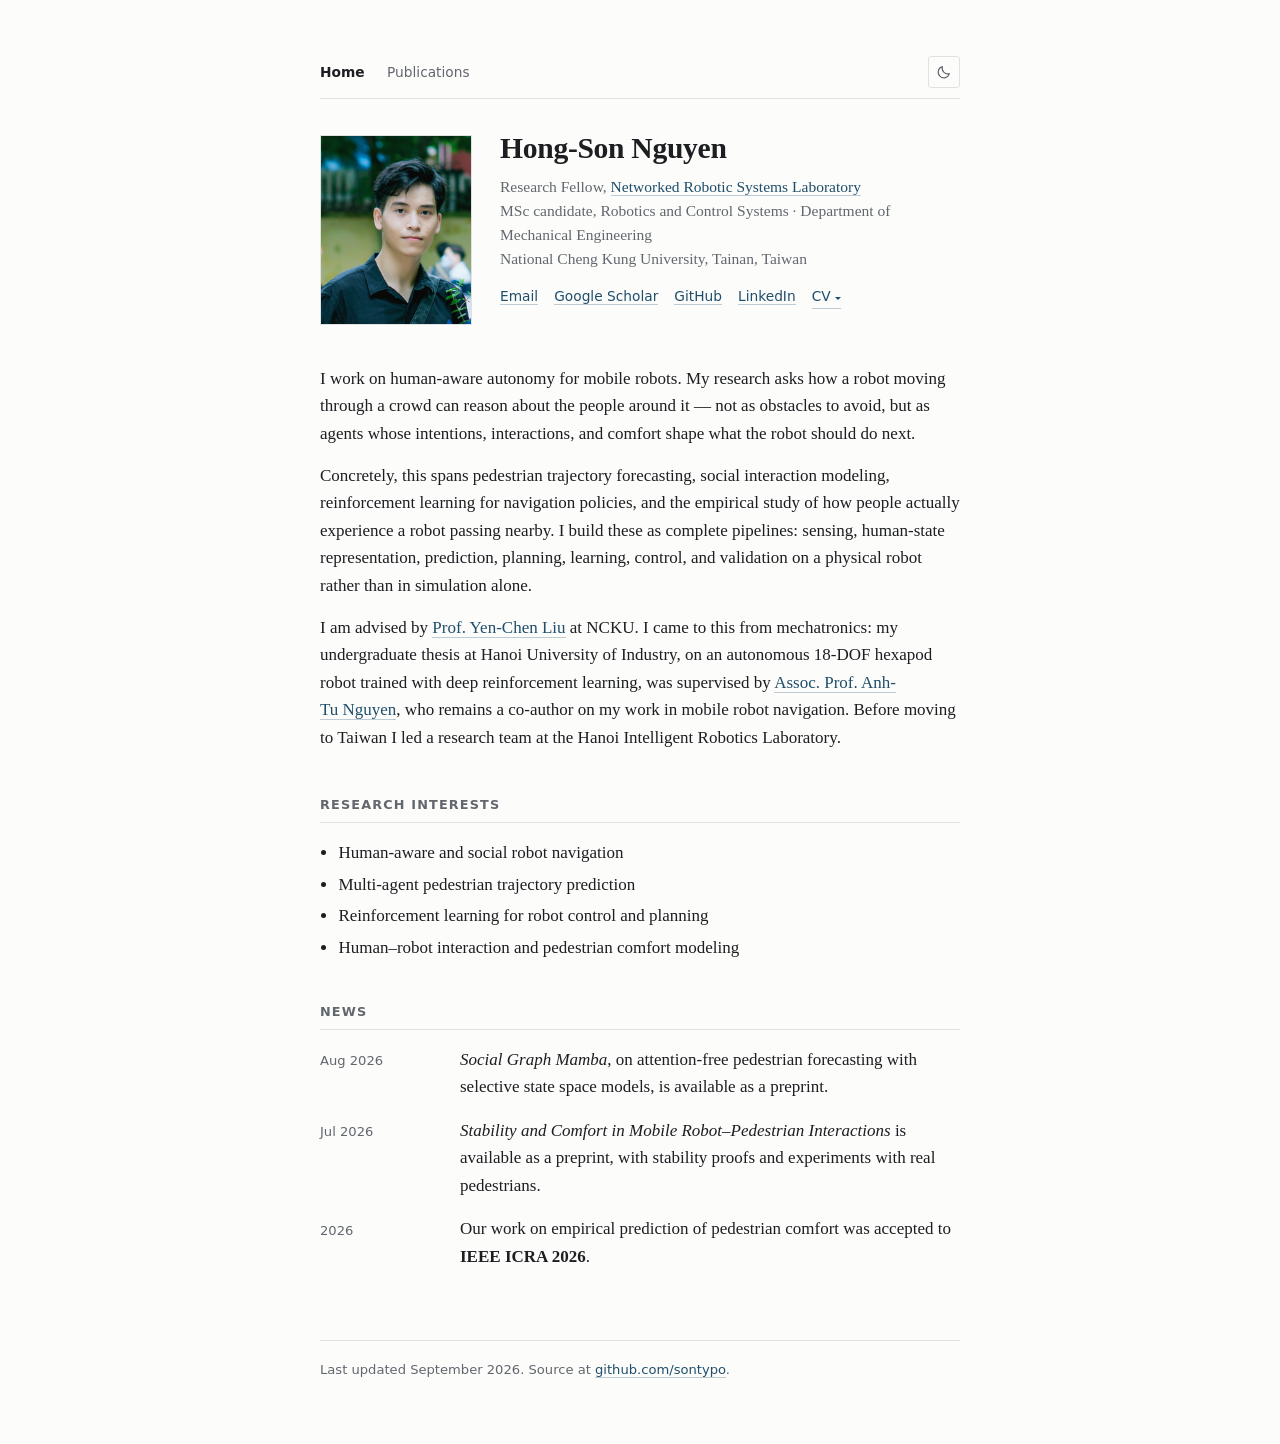
==== index.html @ a496c8a1 "Init on this account" ====
<!doctype html>
<html lang="en">
<head>
<meta charset="utf-8">
<meta name="viewport" content="width=device-width, initial-scale=1">
<title>Hong-Son Nguyen</title>
<meta name="description" content="Hong-Son Nguyen — Research Fellow at the Networked Robotic Systems Laboratory, National Cheng Kung University, working on human-aware mobile robot navigation, pedestrian trajectory prediction, and reinforcement learning.">
<meta name="author" content="Hong-Son Nguyen">

<meta property="og:type" content="website">
<meta property="og:title" content="Hong-Son Nguyen">
<meta property="og:description" content="Human-aware mobile robot navigation, pedestrian trajectory prediction, and reinforcement learning. Networked Robotic Systems Lab, NCKU.">

<link rel="stylesheet" href="style.css">

<script>
  /* Applied before first paint so a remembered dark choice does not flash light. */
  (function () {
    try {
      var saved = localStorage.getItem('theme');
      if (saved === 'dark') document.documentElement.setAttribute('data-theme', 'dark');
    } catch (e) {}
  })();
</script>
</head>
<body>

<a class="skip" href="#main">Skip to content</a>

<div class="page">

  <div class="topbar">
    <nav class="site-nav" aria-label="Site sections">
      <a href="index.html" aria-current="page">Home</a>
      <a href="publications.html">Publications</a>
    </nav>
    <button class="theme-toggle" type="button" id="themeToggle" aria-label="Switch to dark theme">
      <svg class="to-dark" viewBox="0 0 24 24" fill="none" stroke="currentColor"
           stroke-width="1.7" stroke-linecap="round" stroke-linejoin="round" aria-hidden="true">
        <path d="M20 14.5A8.5 8.5 0 0 1 9.5 4a8.5 8.5 0 1 0 10.5 10.5z"/>
      </svg>
      <svg class="to-light" viewBox="0 0 24 24" fill="none" stroke="currentColor"
           stroke-width="1.7" stroke-linecap="round" stroke-linejoin="round" aria-hidden="true">
        <circle cx="12" cy="12" r="4.2"/>
        <path d="M12 2.6v2.2M12 19.2v2.2M2.6 12h2.2M19.2 12h2.2M5.3 5.3l1.6 1.6M17.1 17.1l1.6 1.6M18.7 5.3l-1.6 1.6M6.9 17.1l-1.6 1.6"/>
      </svg>
    </button>
  </div>

  <header class="intro">
    <figure class="portrait">
      <img src="assets/portrait.jpg" alt="Hong-Son Nguyen"
           onerror="this.src='assets/portrait-placeholder.svg'; this.alt='Portrait placeholder';">
    </figure>

    <div class="intro-body">
      <h1>Hong-Son Nguyen</h1>
      <p class="affil">
        Research Fellow, <a href="https://sites.google.com/site/yenchenliuncku/">Networked Robotic Systems Laboratory</a><br>
        MSc candidate, Robotics and Control Systems &middot; Department of Mechanical Engineering<br>
        National Cheng Kung University, Tainan, Taiwan
      </p>

      <ul class="links">
        <li><a href="mailto:hongsonnguyen.haui@gmail.com">Email</a></li>
        <li><a href="https://scholar.google.com/citations?user=FENrtWsAAAAJ&amp;hl=en">Google Scholar</a></li>
        <li><a href="https://github.com/sontypo">GitHub</a></li>
        <li><a href="https://www.linkedin.com/in/hong-son-nguyen-751tps/">LinkedIn</a></li>
        <li class="cv-menu">
          <button type="button" id="cvButton" aria-expanded="false" aria-controls="cvChoices">CV</button>
          <ul id="cvChoices" hidden>
            <li><a href="assets/HongSon_Nguyen_CV_Academic.pdf">Academic CV<span>2 pages &middot; full publication list</span></a></li>
            <li><a href="assets/HongSon_Nguyen_CV_Industry.pdf">Industry CV<span>2 pages &middot; engineering roles</span></a></li>
          </ul>
        </li>
      </ul>
    </div>
  </header>

  <main id="main">

    <section class="bio">
      <p>
        I work on human-aware autonomy for mobile robots. My research asks how a robot moving
        through a crowd can reason about the people around it — not as obstacles to avoid, but
        as agents whose intentions, interactions, and comfort shape what the robot should do next.
      </p>
      <p>
        Concretely, this spans pedestrian trajectory forecasting, social interaction modeling,
        reinforcement learning for navigation policies, and the empirical study of how people
        actually experience a robot passing nearby. I build these as complete pipelines: sensing,
        human-state representation, prediction, planning, learning, control, and validation on a
        physical robot rather than in simulation alone.
      </p>
      <p>
        I am advised by <a href="https://scholar.google.com/citations?user=D5p2j08AAAAJ&amp;hl=en">Prof.&nbsp;Yen-Chen&nbsp;Liu</a>
        at NCKU. I came to this from mechatronics: my undergraduate thesis at Hanoi University
        of Industry, on an autonomous 18-DOF hexapod robot trained with deep reinforcement
        learning, was supervised by
        <a href="https://scholar.google.com/citations?user=2jZTByoAAAAJ&amp;hl=en">Assoc.&nbsp;Prof.&nbsp;Anh-Tu&nbsp;Nguyen</a>,
        who remains a co-author on my work in mobile robot navigation. Before moving to Taiwan
        I led a research team at the Hanoi Intelligent Robotics Laboratory.
      </p>
    </section>

    <section>
      <h2>Research interests</h2>
      <ul class="interests">
        <li>Human-aware and social robot navigation</li>
        <li>Multi-agent pedestrian trajectory prediction</li>
        <li>Reinforcement learning for robot control and planning</li>
        <li>Human–robot interaction and pedestrian comfort modeling</li>
      </ul>
    </section>

    <section>
      <h2>News</h2>
      <dl class="news">
        <dt>Aug 2026</dt>
        <dd><em>Social Graph Mamba</em>, on attention-free pedestrian forecasting with selective
            state space models, is available as a preprint.</dd>

        <dt>Jul 2026</dt>
        <dd><em>Stability and Comfort in Mobile Robot–Pedestrian Interactions</em> is available as
            a preprint, with stability proofs and experiments with real pedestrians.</dd>

        <dt>2026</dt>
        <dd>Our work on empirical prediction of pedestrian comfort was accepted to
            <strong>IEEE ICRA 2026</strong>.</dd>

      </dl>
    </section>
  </main>

  <footer>
    <p>
      Last updated September 2026.
      Source at <a href="https://github.com/sontypo">github.com/sontypo</a>.
    </p>
  </footer>

</div>

<script>
  (function () {
    var root = document.documentElement;
    var btn = document.getElementById('themeToggle');

    function setTheme(mode) {
      if (mode === 'dark') root.setAttribute('data-theme', 'dark');
      else root.removeAttribute('data-theme');
      btn.setAttribute('aria-label',
        mode === 'dark' ? 'Switch to light theme' : 'Switch to dark theme');
      try { localStorage.setItem('theme', mode); } catch (e) {}
    }

    /* Sync the label with whatever the pre-paint script already applied. */
    btn.setAttribute('aria-label',
      root.getAttribute('data-theme') === 'dark'
        ? 'Switch to light theme' : 'Switch to dark theme');

    btn.addEventListener('click', function () {
      setTheme(root.getAttribute('data-theme') === 'dark' ? 'light' : 'dark');
    });
  })();

  /* CV chooser. Without JavaScript the menu stays open, so both CVs remain reachable. */
  (function () {
    var button = document.getElementById('cvButton');
    var menu = document.getElementById('cvChoices');

    function open(isOpen) {
      menu.hidden = !isOpen;
      button.setAttribute('aria-expanded', String(isOpen));
    }

    open(false);

    button.addEventListener('click', function (e) {
      e.stopPropagation();
      open(menu.hidden);
    });

    document.addEventListener('click', function (e) {
      if (!menu.hidden && !menu.contains(e.target)) open(false);
    });

    document.addEventListener('keydown', function (e) {
      if (e.key === 'Escape' && !menu.hidden) {
        open(false);
        button.focus();
      }
    });
  })();
</script>


</body>
</html>
---- style.css ----
/* Hong-Son Nguyen — academic homepage
   Single column, no build step. Light by default; the toggle in the top-right
   switches to dark and the choice is remembered per browser. */

:root {
  color-scheme: light;

  --bg:        #fcfcfb;
  --text:      #1c1e21;
  --muted:     #62676e;
  --rule:      #e0e1e0;
  --link:      #1f4e6b;
  --link-hover:#0f3550;
  --underline: rgba(31, 78, 107, 0.28);
  --mark:      #f4f4f1;
  --btn-hover: #f1f1ee;

  --serif: Charter, "Bitstream Charter", "Sitka Text", Cambria, Georgia, serif;
  --sans:  system-ui, -apple-system, "Segoe UI", Roboto, "Helvetica Neue", Arial, sans-serif;
}

:root[data-theme="dark"] {
  color-scheme: dark;

  --bg:        #16181a;
  --text:      #dfe1e3;
  --muted:     #9aa1a8;
  --rule:      #2c2f33;
  --link:      #82b4d4;
  --link-hover:#a9cee5;
  --underline: rgba(130, 180, 212, 0.30);
  --mark:      #22262a;
  --btn-hover: #24282c;
}

*, *::before, *::after { box-sizing: border-box; }

html { -webkit-text-size-adjust: 100%; }

body {
  margin: 0;
  background: var(--bg);
  color: var(--text);
  font-family: var(--serif);
  font-size: 17px;
  line-height: 1.62;
}

.skip {
  position: absolute;
  left: -9999px;
}
.skip:focus {
  left: 1rem;
  top: 1rem;
  z-index: 10;
  background: var(--bg);
  padding: 0.5rem 0.75rem;
  border: 1px solid var(--rule);
}

.page {
  max-width: 43rem;
  margin: 0 auto;
  padding: 3.5rem 1.5rem 4rem;
}

a {
  color: var(--link);
  text-decoration: none;
  border-bottom: 1px solid var(--underline);
}
a:hover { color: var(--link-hover); border-bottom-color: currentColor; }
a:focus-visible { outline: 2px solid var(--link); outline-offset: 2px; border-bottom-color: transparent; }

/* ---------- theme toggle ---------- */

/* ---------- top bar: site nav + theme toggle ---------- */

.topbar {
  display: flex;
  justify-content: space-between;
  align-items: center;
  gap: 1rem;
  margin-bottom: 2.25rem;
  padding-bottom: 0.6rem;
  border-bottom: 1px solid var(--rule);
}

.site-nav {
  display: flex;
  gap: 1.4rem;
  font-family: var(--sans);
  font-size: 0.86rem;
}

.site-nav a {
  border-bottom: none;
  color: var(--muted);
}
.site-nav a:hover { color: var(--text); }
.site-nav a[aria-current="page"] {
  color: var(--text);
  font-weight: 600;
}

.theme-toggle {
  flex: none;
  display: grid;
  place-items: center;
  width: 2rem;
  height: 2rem;
  padding: 0;
  background: none;
  border: 1px solid var(--rule);
  border-radius: 3px;
  color: var(--muted);
  cursor: pointer;
}
.theme-toggle:hover { background: var(--btn-hover); color: var(--text); }
.theme-toggle:focus-visible { outline: 2px solid var(--link); outline-offset: 2px; }
.theme-toggle svg { width: 1rem; height: 1rem; display: block; }

/* show the icon for the theme you would switch *to* */
.theme-toggle .to-dark  { display: block; }
.theme-toggle .to-light { display: none; }
:root[data-theme="dark"] .theme-toggle .to-dark  { display: none; }
:root[data-theme="dark"] .theme-toggle .to-light { display: block; }

/* ---------- header ---------- */

.intro {
  display: flex;
  gap: 1.75rem;
  align-items: flex-start;
  margin-bottom: 2.5rem;
}

.portrait {
  margin: 0;
  flex: 0 0 9.5rem;
}

.portrait img {
  display: block;
  width: 100%;
  height: auto;
  aspect-ratio: 4 / 5;
  object-fit: cover;
  background: var(--mark);
  border: 1px solid var(--rule);
}

h1 {
  font-size: 1.85rem;
  font-weight: 600;
  line-height: 1.2;
  letter-spacing: -0.01em;
  margin: -0.2rem 0 0.5rem;
}

.affil {
  margin: 0 0 0.9rem;
  color: var(--muted);
  font-size: 0.97rem;
  line-height: 1.55;
}

.links {
  list-style: none;
  display: flex;
  flex-wrap: wrap;
  gap: 0.35rem 1rem;
  margin: 0;
  padding: 0;
  font-family: var(--sans);
  font-size: 0.86rem;
}

@media (max-width: 34rem) {
  .intro { flex-direction: column; gap: 1.25rem; }
  .portrait { flex: none; width: 8.5rem; }
  h1 { margin-top: 0; }
}

/* ---------- CV chooser ---------- */

.cv-menu { position: relative; }

.cv-menu > button {
  font: inherit;
  color: var(--link);
  background: none;
  border: none;
  border-bottom: 1px solid var(--underline);
  padding: 0;
  cursor: pointer;
}
.cv-menu > button::after {
  content: "";
  display: inline-block;
  margin-left: 0.35em;
  border: 0.28em solid transparent;
  border-top-color: currentColor;
  transform: translateY(0.15em);
}
.cv-menu > button:hover { color: var(--link-hover); border-bottom-color: currentColor; }
.cv-menu > button[aria-expanded="true"]::after { transform: translateY(-0.15em) rotate(180deg); }
.cv-menu > button:focus-visible { outline: 2px solid var(--link); outline-offset: 2px; }

.cv-menu ul {
  /* CV is the last link in the row, so the menu hangs from its right edge and
     opens leftwards — anchoring left would push it past the viewport. */
  position: absolute;
  top: calc(100% + 0.5rem);
  right: 0;
  z-index: 5;
  min-width: 15rem;
  margin: 0;
  padding: 0.3rem;
  list-style: none;
  background: var(--bg);
  border: 1px solid var(--rule);
  border-radius: 3px;
  box-shadow: 0 6px 20px rgba(0, 0, 0, 0.09);
}

.cv-menu ul a {
  display: block;
  padding: 0.45rem 0.6rem;
  border-bottom: none;
  border-radius: 2px;
  color: var(--text);
  line-height: 1.35;
}
.cv-menu ul a:hover { background: var(--btn-hover); color: var(--text); }
.cv-menu ul a span {
  display: block;
  margin-top: 0.1rem;
  font-size: 0.78rem;
  color: var(--muted);
}



/* ---------- sections ---------- */

main section { margin-bottom: 2.5rem; }

h2 {
  font-family: var(--sans);
  font-size: 0.8rem;
  font-weight: 600;
  letter-spacing: 0.09em;
  text-transform: uppercase;
  color: var(--muted);
  margin: 0 0 1rem;
  padding-bottom: 0.4rem;
  border-bottom: 1px solid var(--rule);
}

p { margin: 0 0 0.9rem; }
p:last-child { margin-bottom: 0; }

.bio { margin-bottom: 2.75rem; }

.note {
  font-size: 0.9rem;
  color: var(--muted);
  margin-bottom: 1.25rem;
}

.interests {
  margin: 0;
  padding-left: 1.15rem;
}
.interests li { margin-bottom: 0.25rem; }

/* ---------- news / cv lists ---------- */

.news, .cvlist {
  margin: 0;
  display: grid;
  grid-template-columns: 7.5rem 1fr;
  gap: 0.15rem 1.25rem;
}

.news dt, .cvlist dt {
  font-family: var(--sans);
  font-size: 0.82rem;
  color: var(--muted);
  padding-top: 0.28rem;
  font-variant-numeric: tabular-nums;
}

.news dd, .cvlist dd { margin: 0 0 0.85rem; }

.cvlist dd { margin-bottom: 1.1rem; }

@media (max-width: 34rem) {
  .news, .cvlist { grid-template-columns: 1fr; gap: 0; }
  .news dt, .cvlist dt { padding-top: 0.6rem; }
  .news dd, .cvlist dd { margin-bottom: 0.5rem; }
}

/* ---------- publications ---------- */

.pubs {
  list-style: none;
  margin: 0;
  padding: 0;
}

.pubs li {
  padding: 1.1rem 0;
  border-top: 1px solid var(--rule);
}
.pubs li:first-child { border-top: none; padding-top: 0; }

/* Entries with an extracted figure put it in a fixed left column; entries
   without one simply run full width, so a missing figure costs nothing. */
.pubs li.has-fig {
  display: grid;
  grid-template-columns: 13rem 1fr;
  gap: 1.25rem;
  align-items: start;
}

.pub-fig {
  margin: 0;
  padding: 0.5rem;
  background: #fff;
  border: 1px solid var(--rule);
  border-radius: 3px;
}

.pub-fig a {
  display: block;
  border-bottom: none;
}
.pub-fig a:hover { opacity: 0.82; }
.pub-fig a:focus-visible { outline: 2px solid var(--link); outline-offset: 3px; }

.pub-fig img {
  display: block;
  width: 100%;
  height: auto;
}

@media (max-width: 34rem) {
  .pubs li.has-fig { grid-template-columns: 1fr; gap: 0.85rem; }
  .pub-fig { max-width: 20rem; }
}

.pubs .title {
  margin: 0 0 0.2rem;
  font-weight: 600;
  line-height: 1.4;
}

.pubs .authors {
  margin: 0 0 0.15rem;
  font-size: 0.95rem;
}

.pubs .venue {
  margin: 0 0 0.4rem;
  font-size: 0.93rem;
  color: var(--muted);
  font-style: italic;
}

.pubs .meta {
  margin: 0;
  font-family: var(--sans);
  font-size: 0.82rem;
  display: flex;
  flex-wrap: wrap;
  gap: 0.75rem;
}

/* ---------- footer ---------- */

footer {
  margin-top: 3.5rem;
  padding-top: 1.1rem;
  border-top: 1px solid var(--rule);
  font-family: var(--sans);
  font-size: 0.82rem;
  color: var(--muted);
}

@media print {
  :root { color-scheme: light; }
  body { background: #fff; color: #000; font-size: 11pt; }
  .page { max-width: none; padding: 0; }
  a { color: #000; border-bottom: none; }
  .skip, .portrait, .theme-toggle { display: none; }
}
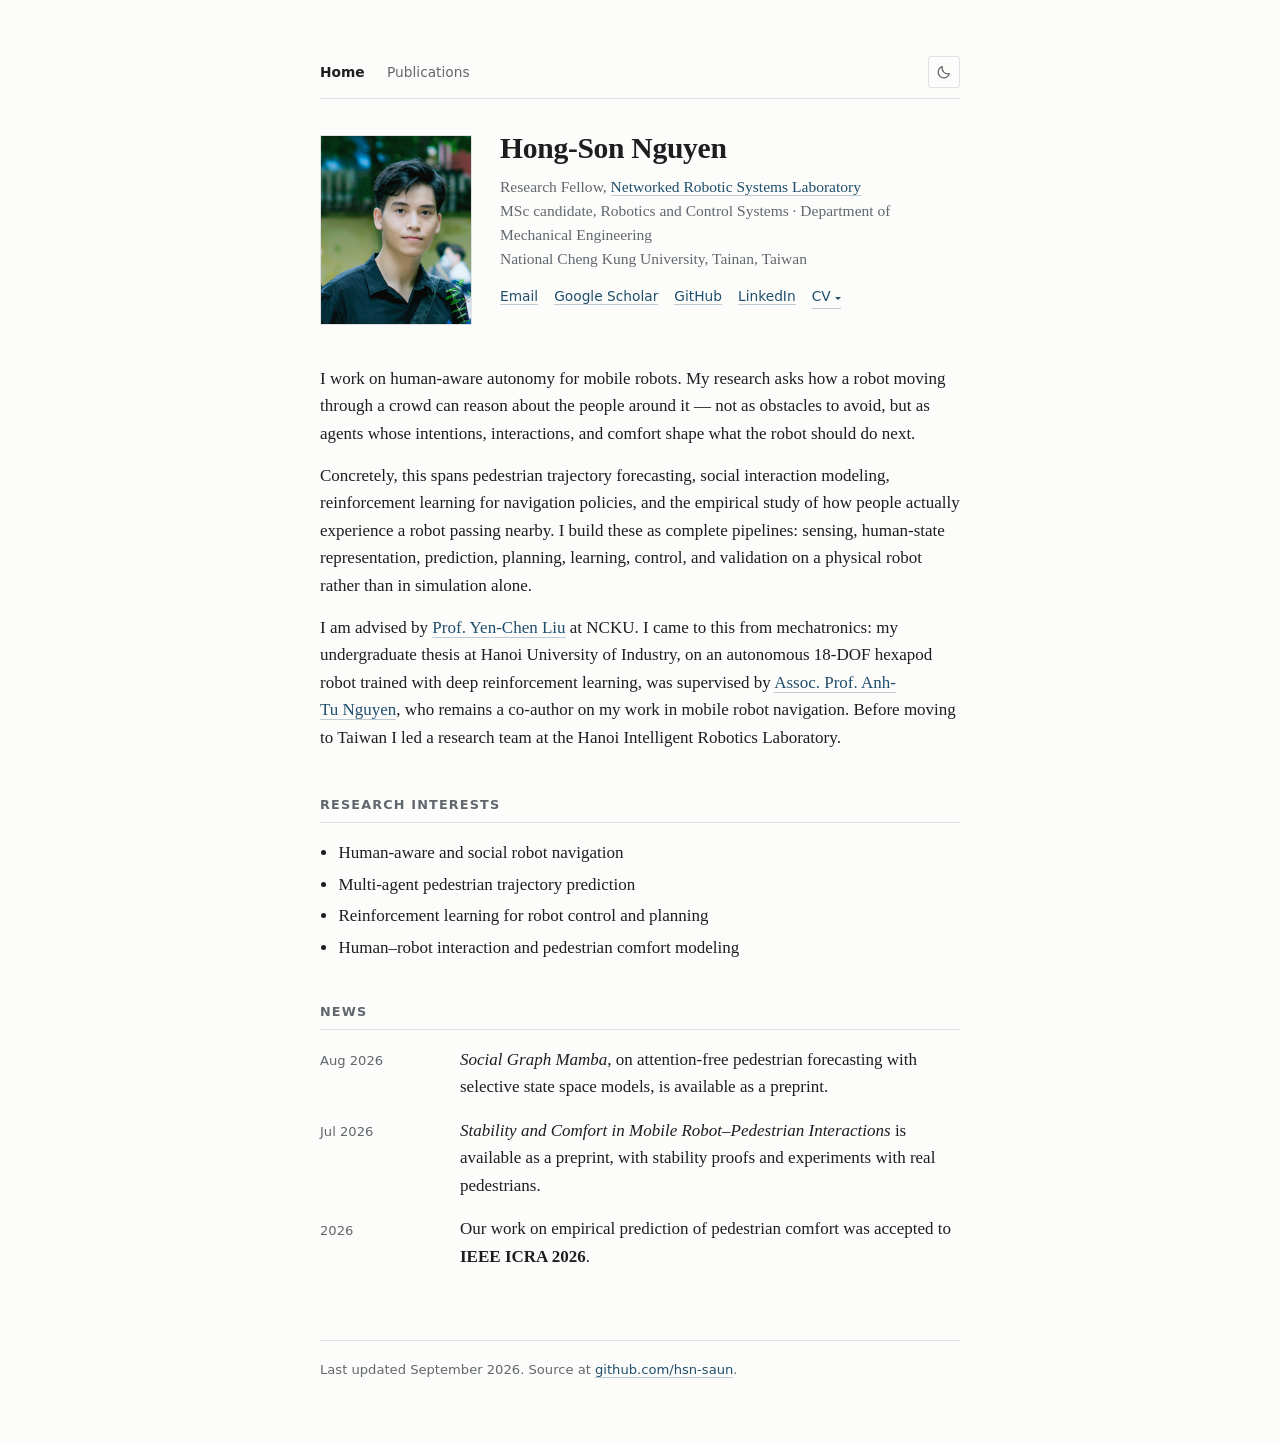
==== commit 4dc4f333: "Modified CV" ====
--- a/index.html
+++ b/index.html
@@ -135,7 +135,7 @@
   <footer>
     <p>
       Last updated September 2026.
-      Source at <a href="https://github.com/sontypo">github.com/sontypo</a>.
+      Source at <a href="https://github.com/hsn-saun">github.com/hsn-saun</a>.
     </p>
   </footer>
 
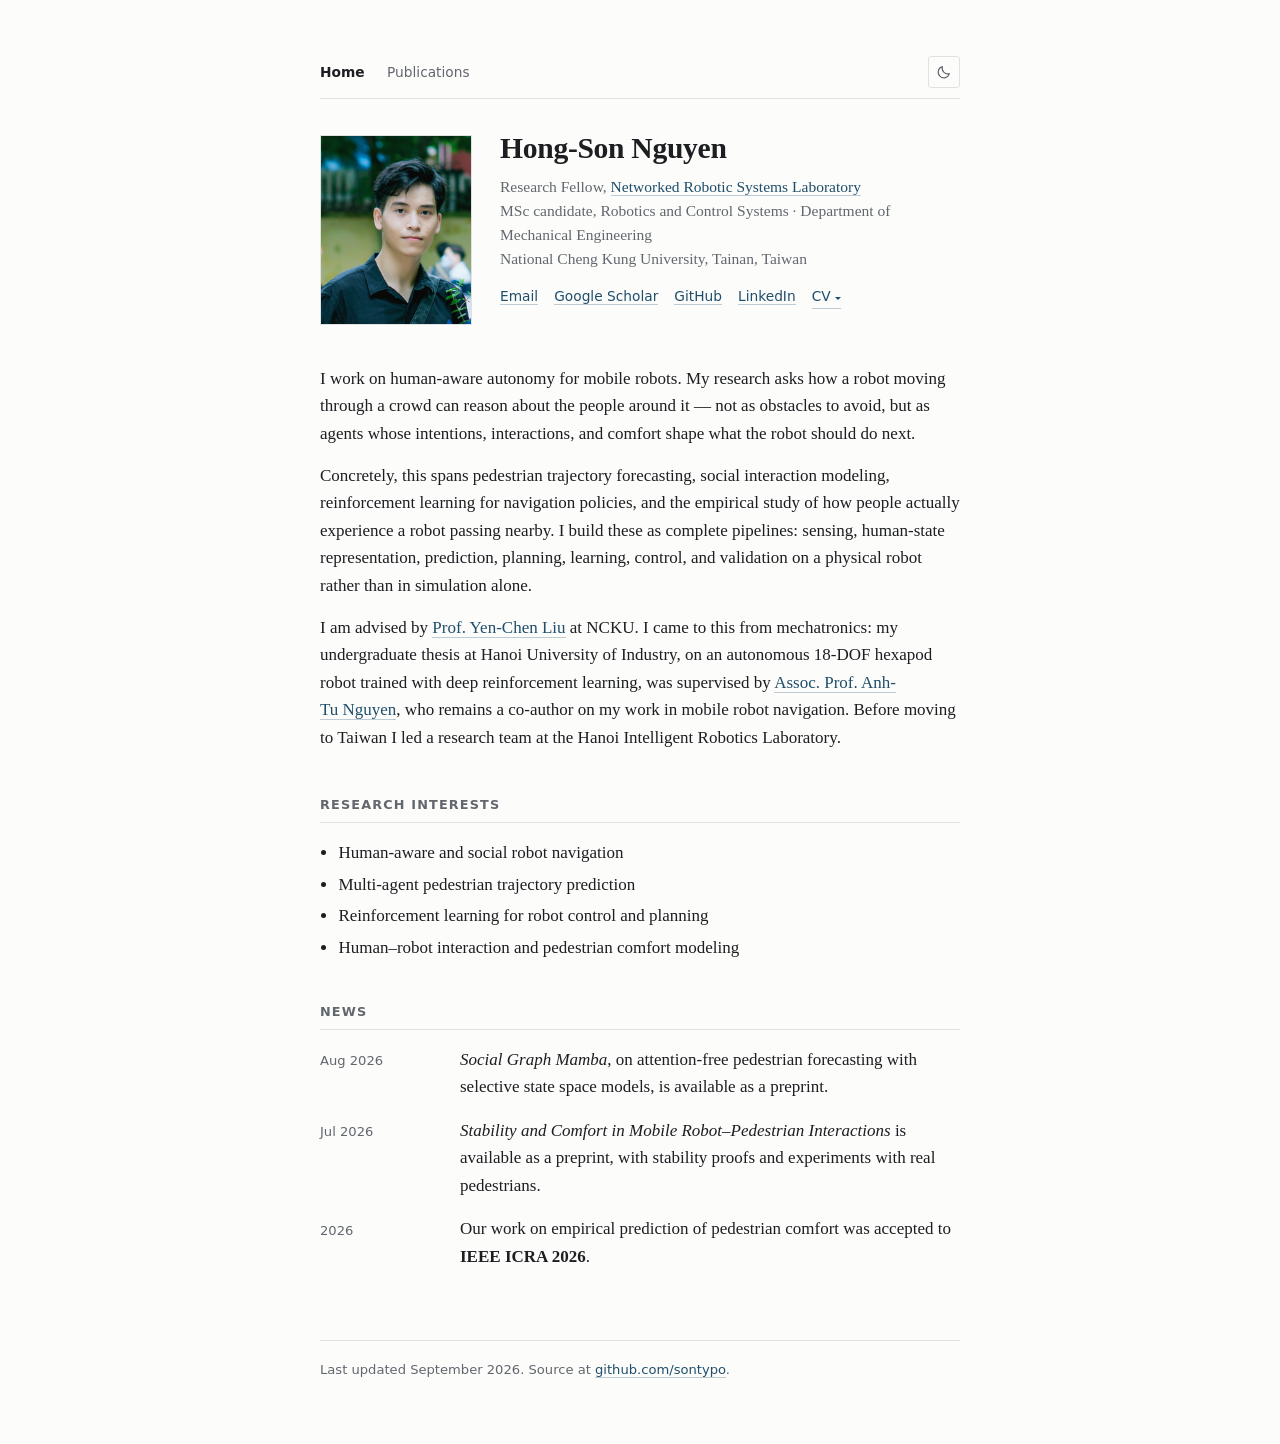
==== commit e017cd4e: "Modified CV" ====
--- a/index.html
+++ b/index.html
@@ -135,7 +135,7 @@
   <footer>
     <p>
       Last updated September 2026.
-      Source at <a href="https://github.com/hsn-saun">github.com/hsn-saun</a>.
+      Source at <a href="https://github.com/sontypo">github.com/sontypo</a>.
     </p>
   </footer>
 
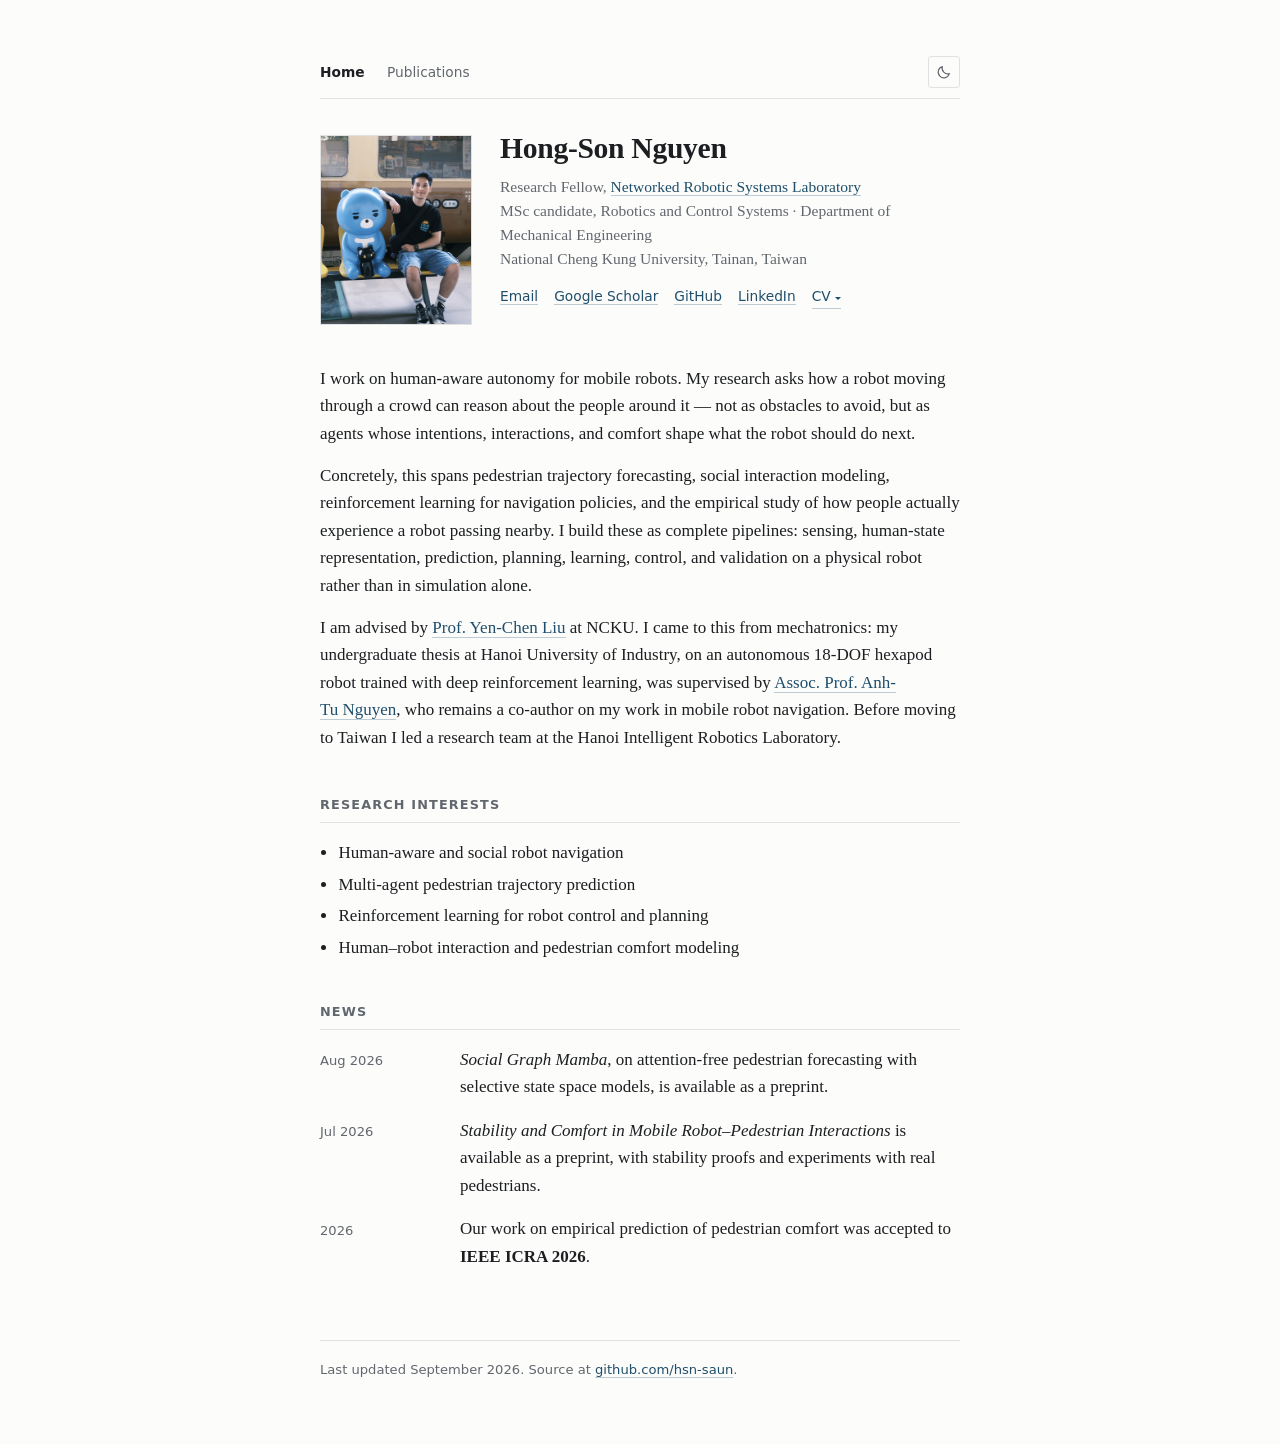
==== commit 0510e899: "Modified CV" ====
--- a/index.html
+++ b/index.html
@@ -49,7 +49,7 @@
 
   <header class="intro">
     <figure class="portrait">
-      <img src="assets/portrait.jpg" alt="Hong-Son Nguyen"
+      <img src="assets/MeChillin.jpg" alt="Hong-Son Nguyen"
            onerror="this.src='assets/portrait-placeholder.svg'; this.alt='Portrait placeholder';">
     </figure>
 
@@ -135,7 +135,7 @@
   <footer>
     <p>
       Last updated September 2026.
-      Source at <a href="https://github.com/sontypo">github.com/sontypo</a>.
+      Source at <a href="https://github.com/hsn-saun">github.com/hsn-saun</a>.
     </p>
   </footer>
 
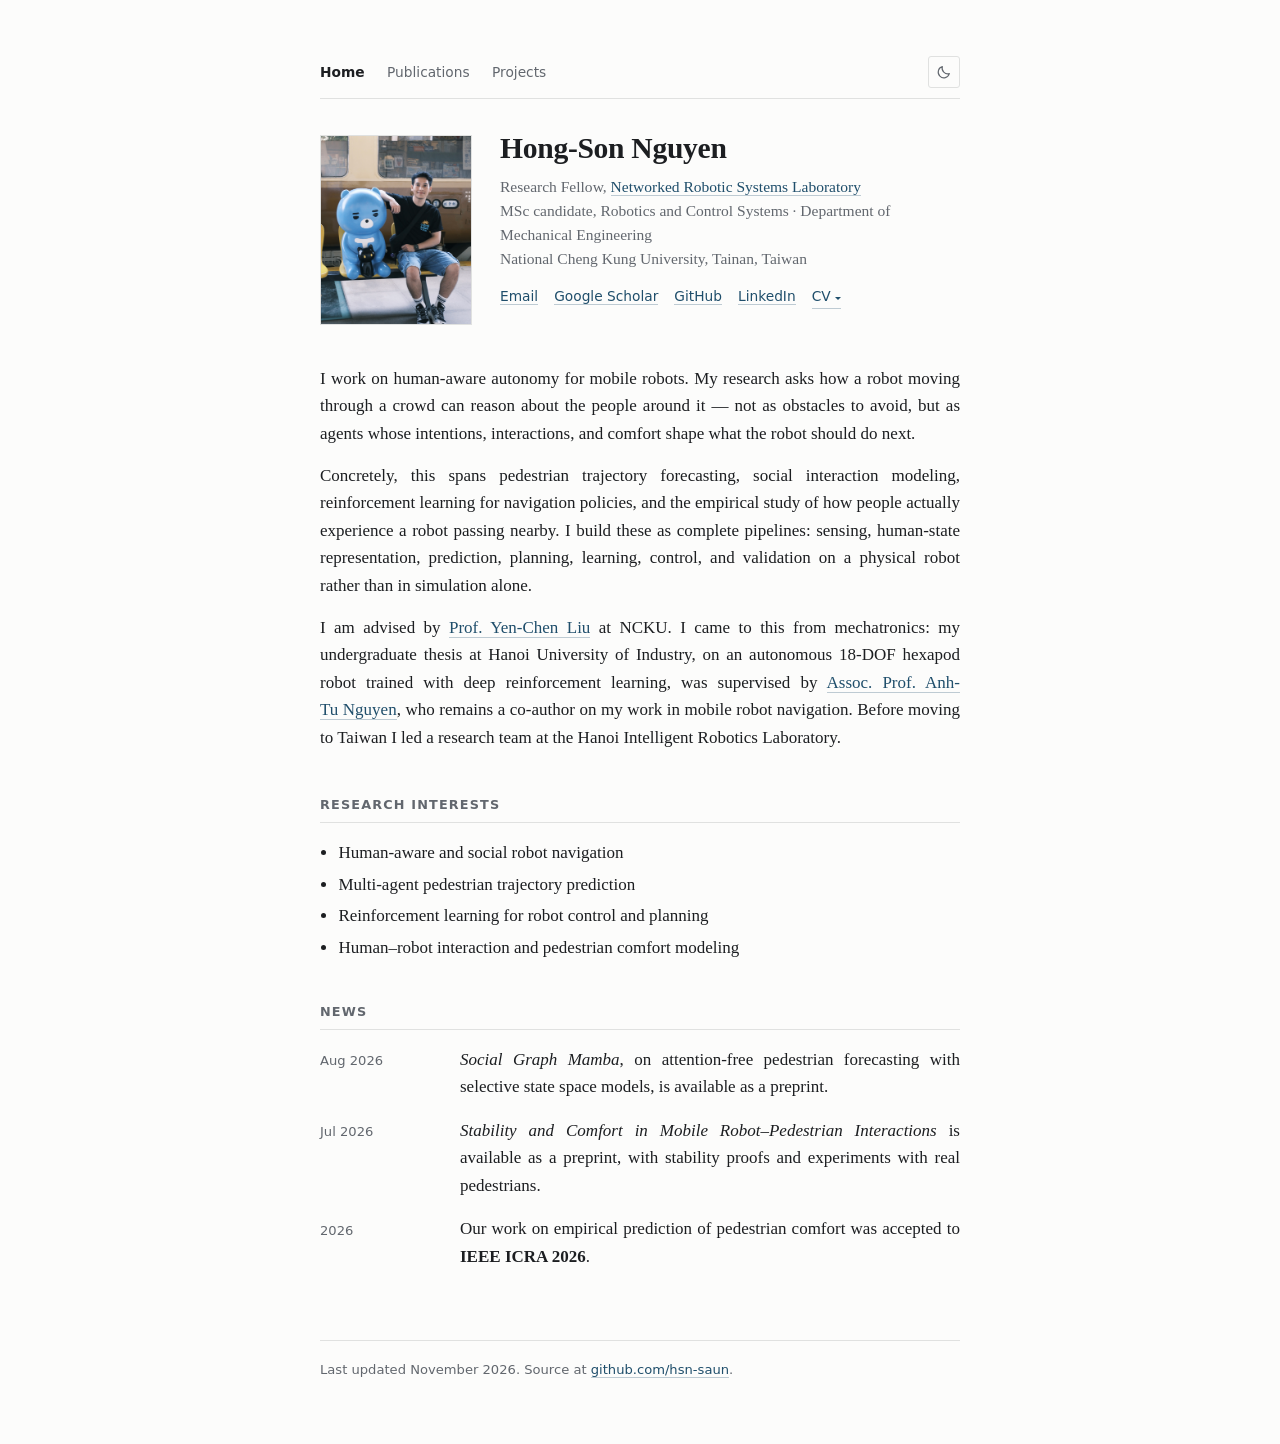
==== commit 3070afbe: "Adjusted 'Projects' page" ====
--- a/index.html
+++ b/index.html
@@ -33,6 +33,7 @@
     <nav class="site-nav" aria-label="Site sections">
       <a href="index.html" aria-current="page">Home</a>
       <a href="publications.html">Publications</a>
+      <a href="projects.html">Projects</a>
     </nav>
     <button class="theme-toggle" type="button" id="themeToggle" aria-label="Switch to dark theme">
       <svg class="to-dark" viewBox="0 0 24 24" fill="none" stroke="currentColor"
@@ -134,7 +135,7 @@
 
   <footer>
     <p>
-      Last updated September 2026.
+      Last updated November 2026.
       Source at <a href="https://github.com/hsn-saun">github.com/hsn-saun</a>.
     </p>
   </footer>
--- a/style.css
+++ b/style.css
@@ -276,6 +276,23 @@
 }
 .interests li { margin-bottom: 0.25rem; }
 
+/* Running text is justified on every page. Single lines and the last line of a
+   block stay left-aligned, and hyphenation keeps word gaps even in narrow
+   columns. Add new text blocks here so the pages stay consistent. */
+.bio p,
+.note,
+.interests li,
+.news dd,
+.pubs .title,
+.pubs .authors,
+.pubs .venue,
+.projects .title,
+.projects .venue,
+.projects .desc {
+  text-align: justify;
+  hyphens: auto;
+}
+
 /* ---------- news / cv lists ---------- */
 
 .news, .cvlist {
@@ -305,17 +322,20 @@
 
 /* ---------- publications ---------- */
 
-.pubs {
+.pubs,
+.projects {
   list-style: none;
   margin: 0;
   padding: 0;
 }
 
-.pubs li {
+.pubs li,
+.projects li {
   padding: 1.1rem 0;
   border-top: 1px solid var(--rule);
 }
-.pubs li:first-child { border-top: none; padding-top: 0; }
+.pubs li:first-child,
+.projects li:first-child { border-top: none; padding-top: 0; }
 
 /* Entries with an extracted figure put it in a fixed left column; entries
    without one simply run full width, so a missing figure costs nothing. */
@@ -347,36 +367,110 @@
   height: auto;
 }
 
+/* Reserved slot for a figure that is not ready yet. */
+.pub-fig-placeholder {
+  display: flex;
+  align-items: center;
+  justify-content: center;
+  aspect-ratio: 16 / 10;
+  background: var(--mark);
+  border-style: dashed;
+  color: var(--muted);
+  font-family: var(--sans);
+  font-size: 0.8rem;
+}
+
 @media (max-width: 34rem) {
   .pubs li.has-fig { grid-template-columns: 1fr; gap: 0.85rem; }
   .pub-fig { max-width: 20rem; }
 }
 
-.pubs .title {
+.pubs .title,
+.projects .title {
   margin: 0 0 0.2rem;
   font-weight: 600;
   line-height: 1.4;
 }
 
-.pubs .authors {
+.pubs .authors,
+.projects .desc {
   margin: 0 0 0.15rem;
   font-size: 0.95rem;
 }
 
-.pubs .venue {
+.pubs .venue,
+.projects .venue {
   margin: 0 0 0.4rem;
   font-size: 0.93rem;
   color: var(--muted);
   font-style: italic;
 }
 
-.pubs .meta {
+.pubs .meta,
+.projects .meta {
   margin: 0;
   font-family: var(--sans);
   font-size: 0.82rem;
   display: flex;
   flex-wrap: wrap;
   gap: 0.75rem;
+}
+
+/* ---------- projects ---------- */
+
+/* Text styles are shared with the publication list above, so both pages read
+   the same. Only the layout differs: the video takes half the column, the same
+   width as the text beside it. */
+.projects li {
+  display: grid;
+  grid-template-columns: 1fr 1fr;
+  gap: 1.25rem;
+  align-items: start;
+}
+
+/* Videos keep their own shape; most are 16:9, the thesis video is 4:3. */
+.project-video {
+  aspect-ratio: 16 / 9;
+  background: var(--mark);
+  border: 1px solid var(--rule);
+  border-radius: 3px;
+  overflow: hidden;
+}
+.project-video--4x3 { aspect-ratio: 4 / 3; }
+
+.project-video iframe {
+  display: block;
+  width: 100%;
+  height: 100%;
+  border: 0;
+}
+
+.projects .desc { margin-bottom: 0.4rem; }
+
+/* Set by the script in projects.html, which also picks the number of lines so
+   the entry is no taller than its video. */
+.projects .desc.is-trimmed {
+  display: -webkit-box;
+  -webkit-box-orient: vertical;
+  overflow: hidden;
+}
+
+/* Styled as a link, like the CV button. */
+.desc-toggle {
+  font: inherit;
+  color: var(--link);
+  background: none;
+  border: none;
+  border-bottom: 1px solid var(--underline);
+  padding: 0;
+  cursor: pointer;
+}
+.desc-toggle:hover { color: var(--link-hover); border-bottom-color: currentColor; }
+.desc-toggle:focus-visible { outline: 2px solid var(--link); outline-offset: 2px; }
+.desc-toggle[hidden] { display: none; }
+
+@media (max-width: 34rem) {
+  .projects li { grid-template-columns: 1fr; gap: 0.85rem; }
 }
 
 /* ---------- footer ---------- */
@@ -395,5 +489,8 @@
   body { background: #fff; color: #000; font-size: 11pt; }
   .page { max-width: none; padding: 0; }
   a { color: #000; border-bottom: none; }
-  .skip, .portrait, .theme-toggle { display: none; }
-}
+  .skip, .portrait, .theme-toggle, .project-video { display: none; }
+  .projects li { display: block; }
+  .projects .desc.is-trimmed { display: block; }
+  .desc-toggle { display: none; }
+}
